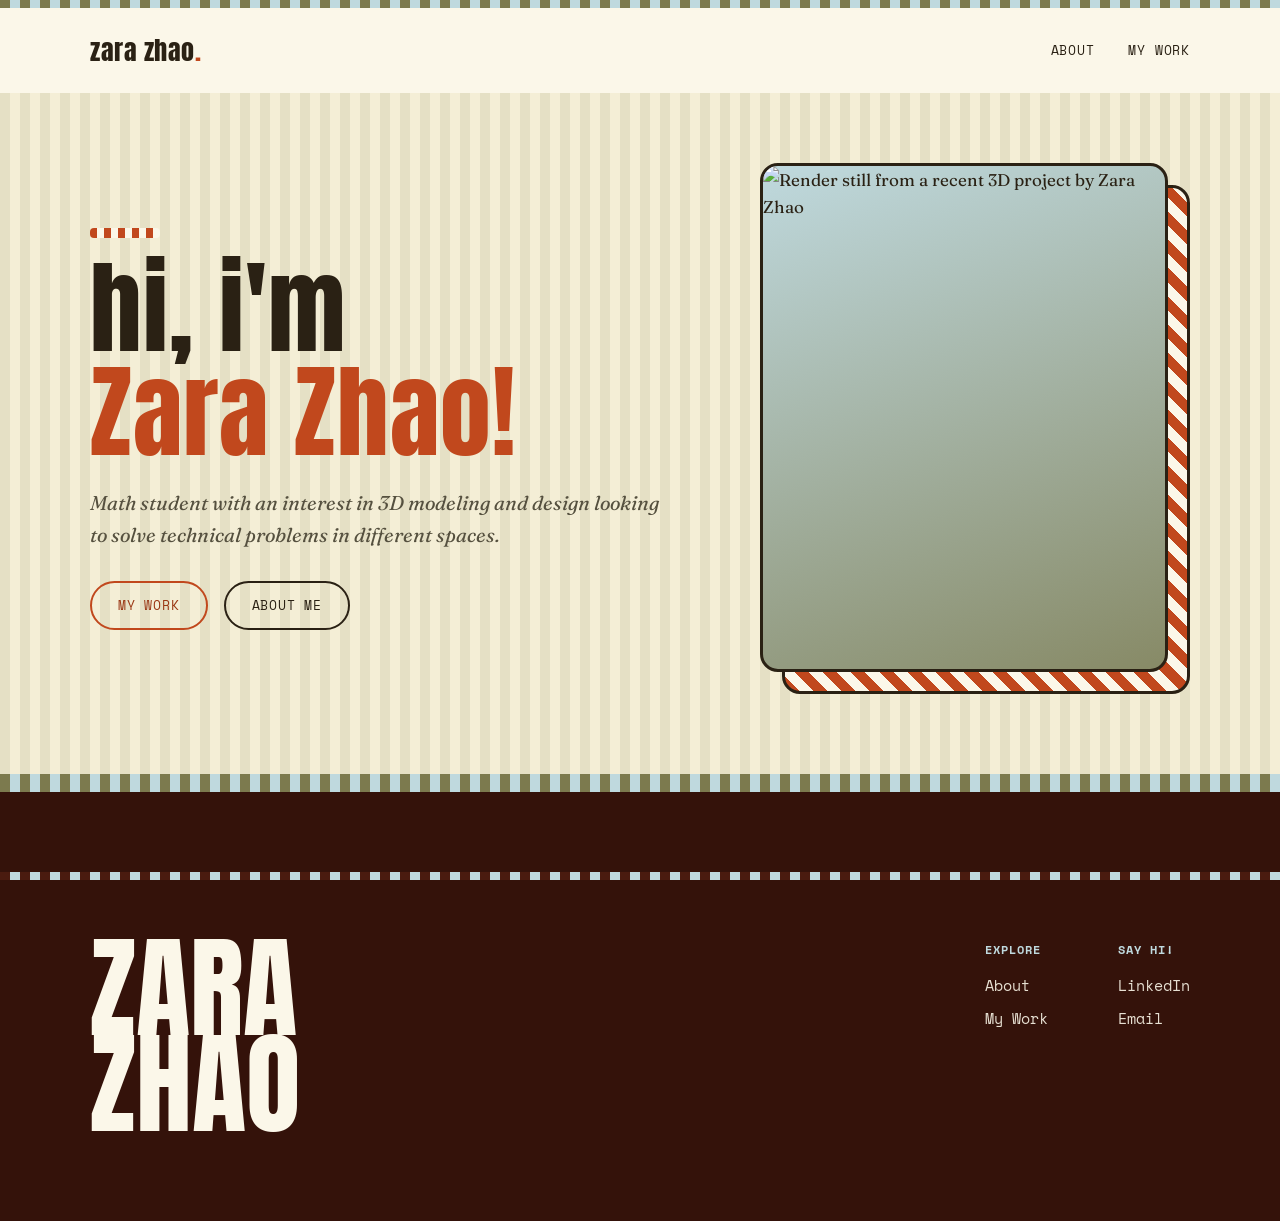
==== index.html @ 09349527 "edits" ====
<!DOCTYPE html>
<html lang="en">
<head>
<meta charset="UTF-8">
<meta name="viewport" content="width=device-width, initial-scale=1.0">
<title>Zara Zhao — 3D Artist &amp; Maker</title>
<meta name="description" content="Zara Zhao is a 3D artist working across sculpture, motion, and digital form. Explore her work, read her thoughts, and get in touch.">
<link rel="stylesheet" href="css/style.css">
</head>
<body>

<header class="site-header">
  <div class="stripe-bar thin"></div>
  <nav class="nav">
    <a href="index.html" class="wordmark">zara zhao<span class="dot">.</span></a>
    <button class="nav-toggle">Menu</button>
    <ul class="nav-links">
      <li><a href="about.html">About</a></li>
      <li><a href="work.html">My Work</a></li>
    </ul>
  </nav>
</header>

<main>

  <section class="hero">
    <div class="wrap">
      <div class="hero-copy">
        <div class="mini-stripe"></div>
        <h1><span>hi, i'm</span><span class="accent">Zara Zhao!</span></h1>
        <p class="lede">Math student with an interest in 3D modeling and design looking to solve technical problems in different spaces. </p>
        <div class="hero-cta">
          <a href="work.html" class="btn brick">My Work</a>
          <a href="about.html" class="btn">About Me</a>
        </div>
      </div>
      <div class="hero-frame-wrap">
        <div class="hero-frame">
          <img src="https://images.unsplash.com/photo-1633355444132-695d5876cd00?q=80&w=800&auto=format&fit=crop" alt="Render still from a recent 3D project by Zara Zhao">

        </div>
      </div>
    </div>
  </section>

  <div class="stripe-bar"></div>

<footer class="site-footer">
  <div class="stripe-bar maroon thin"></div>
  <div class="wrap" style="padding-top:60px;">
    <div class="footer-top">
      <div class="footer-mark">ZARA<br>ZHAO</div>
      <div class="footer-cols">
        <div class="footer-col">
          <h4>Explore</h4>
          <a href="about.html">About</a>
          <a href="work.html">My Work</a>
        </div>
        <div class="footer-col">
          <h4>Say Hi!</h4>
          <a href="https://www.linkedin.com/in/zara-zhao/" target="_blank">LinkedIn</a>
          <a href="mailto:46dzhao@gmail.com">Email</a>
        </div>
      </div>
    </div>
  </div>
</footer>

<script src="js/main.js"></script>
</body>
</html>
---- css/style.css ----
/* ===========================================================
   ZARA ZHAO — design tokens
   =========================================================== */

@import url('https://fonts.googleapis.com/css2?family=Anton&family=Fraunces:ital,opsz,wght@0,9..144,300;0,9..144,400;0,9..144,500;0,9..144,600;1,9..144,400;1,9..144,500&family=Space+Mono:wght@400;700&display=swap');

:root{
  /* --- palette --- */
  --cream:        #F4EED6;
  --cream-soft:    #FBF7E9;
  --olive:        #7C7A4E;
  --olive-dark:   #58573A;
  --sky:          #BFD9DE;
  --brick:        #C1481D;
  --brick-dark:   #9A3714;
  --maroon:       #34120A;
  --maroon-soft:  #4A1B0F;
  --ink:          #2A2114;
  --ink-soft:     #55503F;

  /* --- type --- */
  --display: 'Anton', 'Arial Narrow', sans-serif;
  --body:    'Fraunces', Georgia, serif;
  --mono:    'Space Mono', 'Courier New', monospace;

  --stripe-w: 10px;
}

*{ margin:0; padding:0; box-sizing:border-box; }

html{ scroll-behavior:smooth; }

body{
  background:var(--cream);
  color:var(--ink);
  font-family:var(--body);
  font-size:17px;
  line-height:1.6;
  -webkit-font-smoothing:antialiased;
}

a{ color:inherit; text-decoration:none; }

img{ max-width:100%; display:block; }

.wrap{
  max-width:1180px;
  margin:0 auto;
  padding:0 40px;
}

/* ===========================================================
   Signature motif: striped "barcode" divider
   =========================================================== */
.stripe-bar{
  height: 18px;
  width:100%;
  background-image: repeating-linear-gradient(
    90deg,
    var(--s1, var(--olive)) 0,
    var(--s1, var(--olive)) var(--stripe-w),
    var(--s2, var(--sky)) var(--stripe-w),
    var(--s2, var(--sky)) calc(var(--stripe-w) * 2)
  );
}
.stripe-bar.brick{ --s1:var(--brick); --s2:var(--cream-soft); }
.stripe-bar.maroon{ --s1:var(--maroon-soft); --s2:var(--sky); }
.stripe-bar.thin{ height:8px; }

/* dotted "perforation" accent used under the stripe bars */
.perf{
  height:0;
  border-top:2px dashed rgba(42,33,20,.25);
}

/* ===========================================================
   Nav
   =========================================================== */
.site-header{
  position:sticky;
  top:0;
  z-index:50;
  background:var(--cream-soft);
}
.nav{
  display:flex;
  align-items:center;
  justify-content:space-between;
  padding:22px 40px;
  max-width:1180px;
  margin:0 auto;
}
.wordmark{
  font-family:var(--display);
  font-size:1.6rem;
  letter-spacing:.02em;
  color:var(--ink);
}
.wordmark .dot{ color:var(--brick); }

.nav-links{
  display:flex;
  gap:34px;
  list-style:none;
  font-family:var(--mono);
  font-size:.82rem;
  letter-spacing:.06em;
  text-transform:uppercase;
}
.nav-links a{
  position:relative;
  padding-bottom:4px;
  transition:color .15s ease;
}
.nav-links a::after{
  content:"";
  position:absolute;
  left:0; right:100%; bottom:0;
  height:2px;
  background:var(--brick);
  transition:right .2s ease;
}
.nav-links a:hover::after,
.nav-links a.active::after{ right:0; }
.nav-links a.active{ color:var(--brick-dark); }

.nav-toggle{ display:none; }

@media (max-width:720px){
  .nav-links{
    position:fixed;
    inset:70px 0 auto 0;
    background:var(--cream-soft);
    flex-direction:column;
    gap:0;
    padding:10px 40px 26px;
    border-bottom:2px dashed rgba(42,33,20,.25);
    transform:translateY(-120%);
    transition:transform .25s ease;
  }
  .nav-links.open{ transform:translateY(0); }
  .nav-links li{ padding:12px 0; border-top:1px solid rgba(42,33,20,.12); }
  .nav-toggle{
    display:block;
    background:none;
    border:2px solid var(--ink);
    border-radius:6px;
    font-family:var(--mono);
    font-size:.75rem;
    text-transform:uppercase;
    padding:6px 10px;
    cursor:pointer;
  }
}

/* ===========================================================
   Buttons / small components
   =========================================================== */
.btn{
  display:inline-block;
  font-family:var(--mono);
  font-size:.82rem;
  text-transform:uppercase;
  letter-spacing:.06em;
  border:2px solid var(--ink);
  border-radius:40px;
  padding:12px 26px;
  background:transparent;
  cursor:pointer;
  transition:transform .15s ease, background .15s ease, color .15s ease;
}
.btn:hover{
  background:var(--ink);
  color:var(--cream-soft);
  transform:translateY(-2px);
}
.btn.brick{
  border-color:var(--brick);
  color:var(--brick-dark);
}
.btn.brick:hover{
  background:var(--brick);
  color:var(--cream-soft);
}

.eyebrow{
  font-family:var(--mono);
  font-size:.8rem;
  letter-spacing:.14em;
  text-transform:uppercase;
  color:var(--brick-dark);
  display:inline-block;
  margin-bottom:14px;
}

.mini-stripe{
  width:70px;
  height:10px;
  margin-bottom:18px;
  border-radius:4px;
  background-image: repeating-linear-gradient(
    90deg,
    var(--brick) 0,
    var(--brick) 7px,
    var(--cream-soft) 7px,
    var(--cream-soft) 14px
  );
}

h1,h2,h3{
  font-family:var(--display);
  font-weight:400;
  line-height:1.02;
  letter-spacing:.01em;
  color:var(--ink);
}

/* ===========================================================
   Homepage hero
   =========================================================== */
.hero{
  padding:70px 0 80px;
  position:relative;
  overflow:hidden;
  background-image: repeating-linear-gradient(
    90deg,
    var(--olive) 0,
    var(--olive) var(--stripe-w),
    var(--cream) var(--stripe-w),
    var(--cream) calc(var(--stripe-w) * 2)
  );
}
.hero::before{
  content:"";
  position:absolute;
  inset:0;
  background:var(--cream);
  opacity:.88;
}
.hero .wrap{
  position:relative;
  z-index:1;
  display:grid;
  grid-template-columns:1.3fr .9fr;
  gap:50px;
  align-items:center;
}
.hero h1{
  font-size:clamp(3.4rem, 8vw, 6.6rem);
  color:var(--ink);
}
.hero h1 span{ display:block; }
.hero h1 .accent{ color:var(--brick); }
.hero p.lede{
  font-family:var(--body);
  font-style:italic;
  font-size:1.25rem;
  color:var(--ink-soft);
  max-width:44ch;
  margin:22px 0 30px;
}
.hero-cta{ display:flex; gap:16px; flex-wrap:wrap; }

.hero-frame{
  position:relative;
  aspect-ratio:4/5;
  border-radius:18px;
  overflow:hidden;
  border:3px solid var(--ink);
  background:linear-gradient(160deg, var(--sky), var(--olive) 120%);
}
.hero-frame-wrap{
  position:relative;
  margin:0 22px 22px 0;
}
.hero-frame-wrap::before{
  content:"";
  position:absolute;
  top:22px; left:22px;
  right:-22px; bottom:-22px;
  border-radius:18px;
  background-image: repeating-linear-gradient(
    45deg,
    var(--brick) 0,
    var(--brick) var(--stripe-w),
    var(--cream-soft) var(--stripe-w),
    var(--cream-soft) calc(var(--stripe-w) * 2)
  );
  border:3px solid var(--ink);
  z-index:0;
}
.hero-frame{ position:relative; z-index:1; }
.hero-frame img{ width:100%; height:100%; object-fit:cover; }
.hero-badge{
  position:absolute;
  bottom:16px; left:16px;
  background:var(--cream-soft);
  border:2px solid var(--ink);
  border-radius:10px;
  padding:8px 14px;
  font-family:var(--mono);
  font-size:.72rem;
  text-transform:uppercase;
  letter-spacing:.05em;
  transform:rotate(-3deg);
}

@media (max-width:860px){
  .hero .wrap{ grid-template-columns:1fr; }
  .hero{ padding:50px 0 40px; }
}

/* ===========================================================
   Homepage teaser grid ("about / work / thoughts")
   =========================================================== */
.teasers{ padding:80px 0; }
.teasers .section-head{ margin-bottom:44px; }
.teaser-grid{
  display:grid;
  grid-template-columns:repeat(3, 1fr);
  gap:28px;
}
.teaser-card{
  border:2.5px solid var(--ink);
  border-radius:16px;
  padding:30px 26px 26px;
  background:var(--cream-soft);
  transition:transform .18s ease, box-shadow .18s ease;
  display:flex;
  flex-direction:column;
  min-height:270px;
  position:relative;
  overflow:hidden;
}
.teaser-card::before{
  content:"";
  position:absolute;
  top:0; left:0; right:0;
  height:8px;
  background-image: repeating-linear-gradient(
    90deg,
    var(--brick) 0,
    var(--brick) 8px,
    var(--sky) 8px,
    var(--sky) 16px
  );
}
.teaser-card:hover{
  transform:translateY(-6px);
  box-shadow:8px 8px 0 var(--ink);
}
.teaser-num{
  font-family:var(--mono);
  font-size:.78rem;
  color:var(--ink-soft);
  margin-bottom:auto;
}
.teaser-card h3{
  font-size:2.1rem;
  margin:18px 0 10px;
}
.teaser-card p{ color:var(--ink-soft); font-size:.98rem; }
.teaser-card .go{
  margin-top:20px;
  font-family:var(--mono);
  font-size:.78rem;
  text-transform:uppercase;
  letter-spacing:.06em;
  color:var(--brick-dark);
}

@media (max-width:860px){
  .teaser-grid{ grid-template-columns:1fr; }
}

/* ===========================================================
   Generic page hero (About / Work / Thoughts)
   =========================================================== */
.page-hero{
  padding:70px 0 50px;
}
.page-hero h1{
  font-size:clamp(2.8rem, 7vw, 5.2rem);
}
.page-hero p.lede{
  font-family:var(--body);
  font-style:italic;
  color:var(--ink-soft);
  font-size:1.15rem;
  max-width:56ch;
  margin-top:16px;
}

/* ===========================================================
   About page
   =========================================================== */
.about-layout{
  display:grid;
  grid-template-columns:.85fr 1.15fr;
  gap:60px;
  padding:70px 0 90px;
  align-items:start;
}
.about-portrait{
  border:3px solid var(--ink);
  border-radius:18px;
  overflow:hidden;
  aspect-ratio:3/4;
  background:linear-gradient(200deg, var(--sky), var(--cream) 90%);
  position:sticky;
  top:110px;
}
.about-portrait img{ width:100%; height:100%; object-fit:cover; }

.about-body p{ margin-bottom:20px; font-size:1.05rem; }
.about-body .drop{
  font-family:var(--display);
  font-size:2.4rem;
  color:var(--brick);
  float:left;
  line-height:.8;
  margin:6px 10px 0 0;
}

.facts{
  margin-top:40px;
  border-top:2px dashed rgba(42,33,20,.3);
  padding-top:28px;
  display:grid;
  grid-template-columns:repeat(2, 1fr);
  gap:20px 30px;
}
.fact dt{
  font-family:var(--mono);
  font-size:.74rem;
  text-transform:uppercase;
  letter-spacing:.08em;
  color:var(--ink-soft);
  margin-bottom:4px;
}
.fact dd{ font-size:1rem; }

@media (max-width:860px){
  .about-layout{ grid-template-columns:1fr; }
  .about-portrait{ position:static; max-width:340px; }
}

/* ===========================================================
   Work page — project grid
   =========================================================== */
.filters{
  display:flex;
  gap:12px;
  flex-wrap:wrap;
  padding:0 0 40px;
}
.filter-btn{
  font-family:var(--mono);
  font-size:.76rem;
  text-transform:uppercase;
  letter-spacing:.05em;
  border:2px solid var(--ink);
  border-radius:30px;
  padding:8px 18px;
  background:transparent;
  cursor:pointer;
}
.filter-btn.active,
.filter-btn:hover{
  background:var(--ink);
  color:var(--cream-soft);
}

.work-grid{
  display:grid;
  grid-template-columns:repeat(3, 1fr);
  gap:30px;
  padding-bottom:90px;
}
.work-card{
  border:2.5px solid var(--ink);
  border-radius:16px;
  overflow:hidden;
  background:var(--cream-soft);
  transition:transform .18s ease, box-shadow .18s ease;
}
.work-card:hover{
  transform:translateY(-6px);
  box-shadow:8px 8px 0 var(--brick);
}
.work-thumb{
  aspect-ratio:4/3;
  background:linear-gradient(150deg, var(--olive), var(--sky) 130%);
  position:relative;
  overflow:hidden;
}
.work-thumb img{ width:100%; height:100%; object-fit:cover; }
.work-tag{
  position:absolute;
  top:12px; left:12px;
  background:var(--cream-soft);
  border:2px solid var(--ink);
  border-radius:8px;
  font-family:var(--mono);
  font-size:.68rem;
  text-transform:uppercase;
  padding:4px 10px;
}
.work-info{ padding:18px 20px 22px; }
.work-info h3{ font-size:1.35rem; margin-bottom:6px; }
.work-info p{ font-size:.92rem; color:var(--ink-soft); }

@media (max-width:900px){
  .work-grid{ grid-template-columns:repeat(2, 1fr); }
}
@media (max-width:600px){
  .work-grid{ grid-template-columns:1fr; }
}

/* ===========================================================
   Thoughts page — blog list
   =========================================================== */
.post-list{ padding:10px 0 90px; }
.post-row{
  display:grid;
  grid-template-columns:140px 1fr auto;
  gap:26px;
  align-items:baseline;
  padding:28px 0;
  border-top:2px dashed rgba(42,33,20,.3);
  transition:padding-left .15s ease;
}
.post-row:last-child{ border-bottom:2px dashed rgba(42,33,20,.3); }
.post-row:hover{ padding-left:10px; }
.post-date{
  font-family:var(--mono);
  font-size:.8rem;
  color:var(--ink-soft);
  text-transform:uppercase;
}
.post-title h3{
  font-size:1.6rem;
  margin-bottom:6px;
}
.post-title p{ color:var(--ink-soft); font-size:.96rem; max-width:60ch; }
.post-arrow{
  font-family:var(--mono);
  font-size:.8rem;
  color:var(--brick-dark);
  white-space:nowrap;
}

@media (max-width:700px){
  .post-row{ grid-template-columns:1fr; gap:8px; }
  .post-arrow{ display:none; }
}

/* ===========================================================
   Newsletter / CTA band
   =========================================================== */
.cta-band{
  background:var(--olive);
  color:var(--cream-soft);
  padding:70px 0;
}
.cta-band .wrap{
  display:flex;
  justify-content:space-between;
  align-items:center;
  gap:30px;
  flex-wrap:wrap;
}
.cta-band h2{
  font-size:clamp(2rem, 4.5vw, 3rem);
  color:var(--cream-soft);
  max-width:14ch;
}
.cta-form{
  display:flex;
  gap:10px;
  flex-wrap:wrap;
}
.cta-form input{
  font-family:var(--body);
  font-size:1rem;
  padding:13px 18px;
  border-radius:40px;
  border:2px solid var(--cream-soft);
  background:transparent;
  color:var(--cream-soft);
  min-width:240px;
}
.cta-form input::placeholder{ color:rgba(251,247,233,.65); }
.cta-form .btn{
  border-color:var(--cream-soft);
  color:var(--cream-soft);
}
.cta-form .btn:hover{
  background:var(--cream-soft);
  color:var(--olive-dark);
}

/* ===========================================================
   Footer
   =========================================================== */
.site-footer{
  background:var(--maroon);
  color:var(--cream-soft);
  padding:80px 0 30px;
}
.footer-top{
  display:flex;
  justify-content:space-between;
  align-items:flex-start;
  gap:40px;
  flex-wrap:wrap;
  padding-bottom:60px;
}
.footer-mark{
  font-family:var(--display);
  font-size:clamp(3rem, 9vw, 7rem);
  line-height:.85;
  color:var(--cream-soft);
}
.footer-cols{
  display:flex;
  gap:70px;
  flex-wrap:wrap;
}
.footer-col h4{
  font-family:var(--mono);
  font-size:.75rem;
  text-transform:uppercase;
  letter-spacing:.08em;
  color:var(--sky);
  margin-bottom:14px;
}
.footer-col a, .footer-col p{
  display:block;
  font-family:var(--mono);
  font-size:.92rem;
  margin-bottom:10px;
  color:var(--cream-soft);
  opacity:.9;
}
.footer-col a:hover{ color:var(--brick); opacity:1; }

.footer-bottom{
  display:flex;
  justify-content:space-between;
  font-family:var(--mono);
  font-size:.72rem;
  color:rgba(251,247,233,.55);
  padding-top:26px;
  border-top:1px solid rgba(251,247,233,.15);
  flex-wrap:wrap;
  gap:10px;
}

/* ===========================================================
   Utility
   =========================================================== */
.reveal{
  opacity:0;
  transform:translateY(18px);
  transition:opacity .6s ease, transform .6s ease;
}
.reveal.in{ opacity:1; transform:translateY(0); }

@media (prefers-reduced-motion: reduce){
  .reveal{ opacity:1; transform:none; transition:none; }
  html{ scroll-behavior:auto; }
}
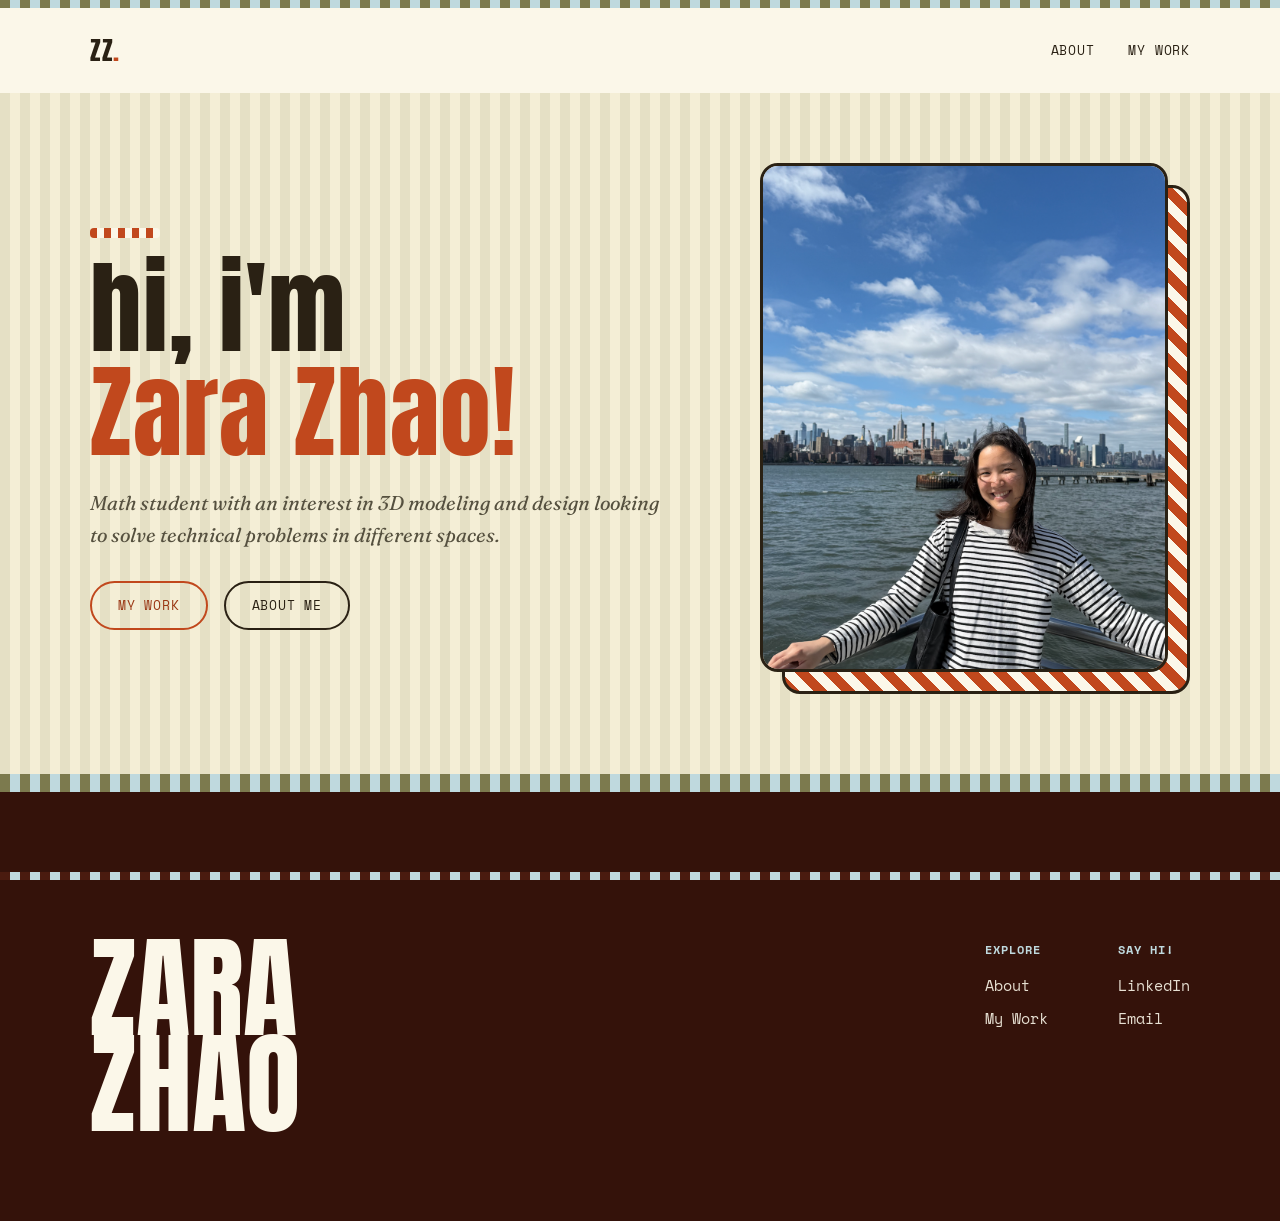
==== commit 665afd34: "picture" ====
--- a/index.html
+++ b/index.html
@@ -12,7 +12,7 @@
 <header class="site-header">
   <div class="stripe-bar thin"></div>
   <nav class="nav">
-    <a href="index.html" class="wordmark">zara zhao<span class="dot">.</span></a>
+    <a href="index.html" class="wordmark">Z<span class="dot"></span>Z<span class="dot">.</span></a>
     <button class="nav-toggle">Menu</button>
     <ul class="nav-links">
       <li><a href="about.html">About</a></li>
@@ -36,7 +36,7 @@
       </div>
       <div class="hero-frame-wrap">
         <div class="hero-frame">
-          <img src="https://images.unsplash.com/photo-1633355444132-695d5876cd00?q=80&w=800&auto=format&fit=crop" alt="Render still from a recent 3D project by Zara Zhao">
+          <img src="images/Header.png" alt="Zara Zhao">
 
         </div>
       </div>
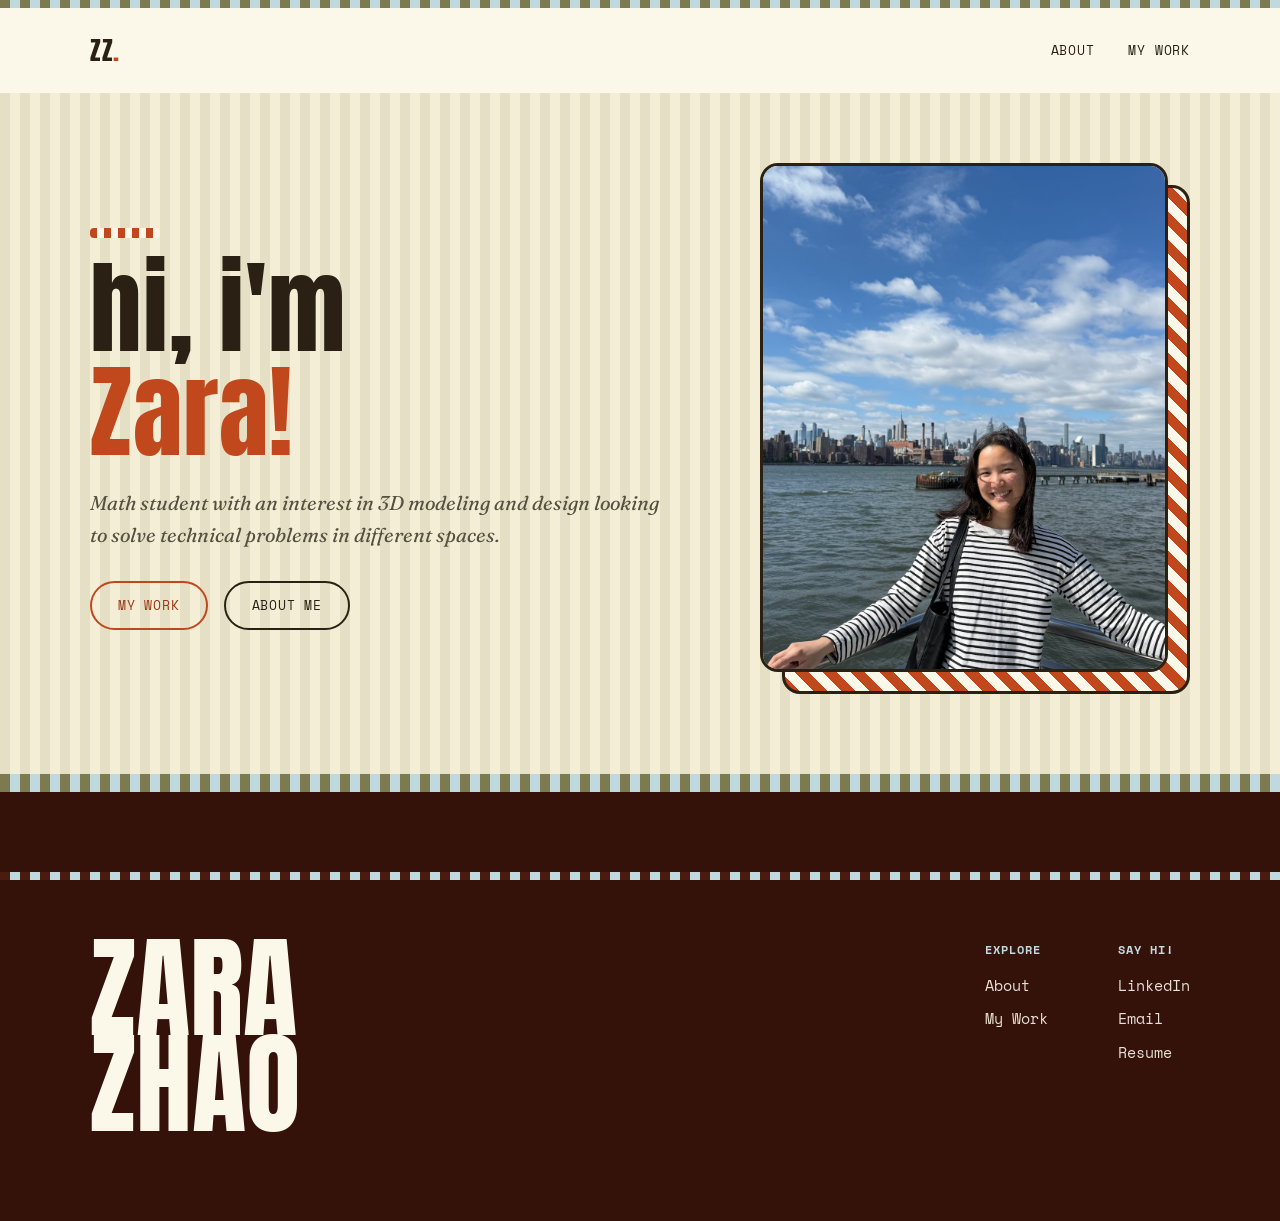
==== commit a86e85ca: "more changes" ====
--- a/index.html
+++ b/index.html
@@ -27,7 +27,7 @@
     <div class="wrap">
       <div class="hero-copy">
         <div class="mini-stripe"></div>
-        <h1><span>hi, i'm</span><span class="accent">Zara Zhao!</span></h1>
+        <h1><span>hi, i'm</span><span class="accent">Zara!</span></h1>
         <p class="lede">Math student with an interest in 3D modeling and design looking to solve technical problems in different spaces. </p>
         <div class="hero-cta">
           <a href="work.html" class="btn brick">My Work</a>
@@ -60,6 +60,7 @@
           <h4>Say Hi!</h4>
           <a href="https://www.linkedin.com/in/zara-zhao/" target="_blank">LinkedIn</a>
           <a href="mailto:46dzhao@gmail.com">Email</a>
+          <a href="https://drive.google.com/file/d/1lE23KW6M-5V0zwKCP8vuqrLuSZw9vTa_/view?usp=sharing">Resume</a>
         </div>
       </div>
     </div>
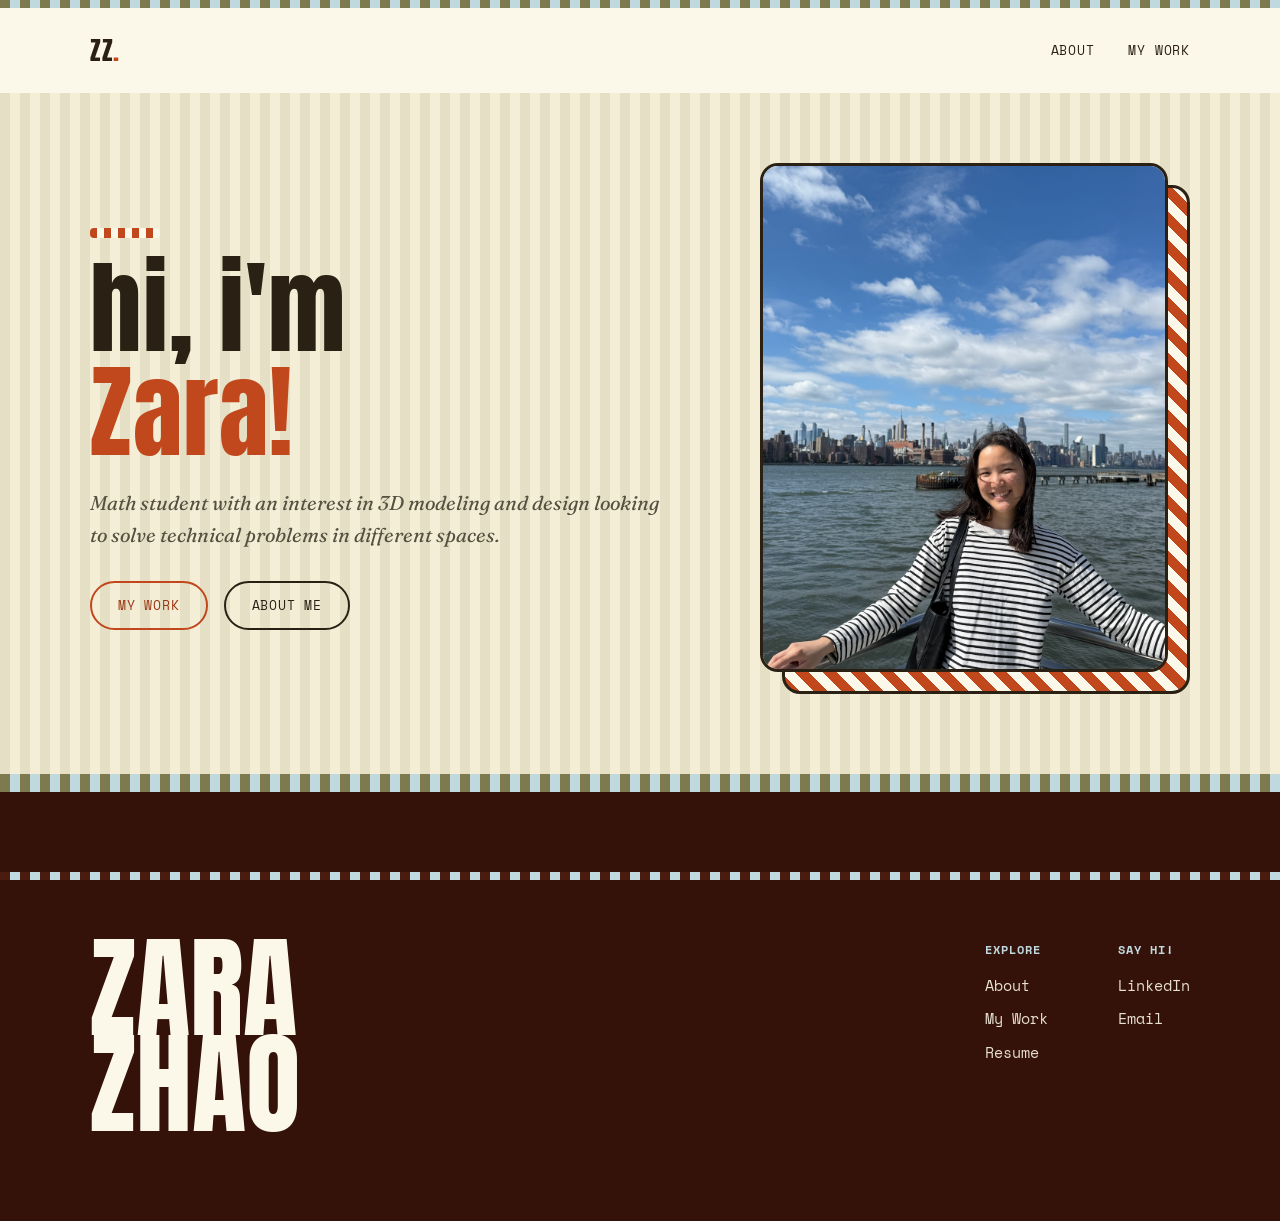
==== commit ddcf45e8: "changing footers and headers" ====
--- a/index.html
+++ b/index.html
@@ -55,12 +55,12 @@
           <h4>Explore</h4>
           <a href="about.html">About</a>
           <a href="work.html">My Work</a>
+          <a href="https://drive.google.com/file/d/1lE23KW6M-5V0zwKCP8vuqrLuSZw9vTa_/view?usp=sharing">Resume</a>
         </div>
         <div class="footer-col">
           <h4>Say Hi!</h4>
           <a href="https://www.linkedin.com/in/zara-zhao/" target="_blank">LinkedIn</a>
           <a href="mailto:46dzhao@gmail.com">Email</a>
-          <a href="https://drive.google.com/file/d/1lE23KW6M-5V0zwKCP8vuqrLuSZw9vTa_/view?usp=sharing">Resume</a>
         </div>
       </div>
     </div>
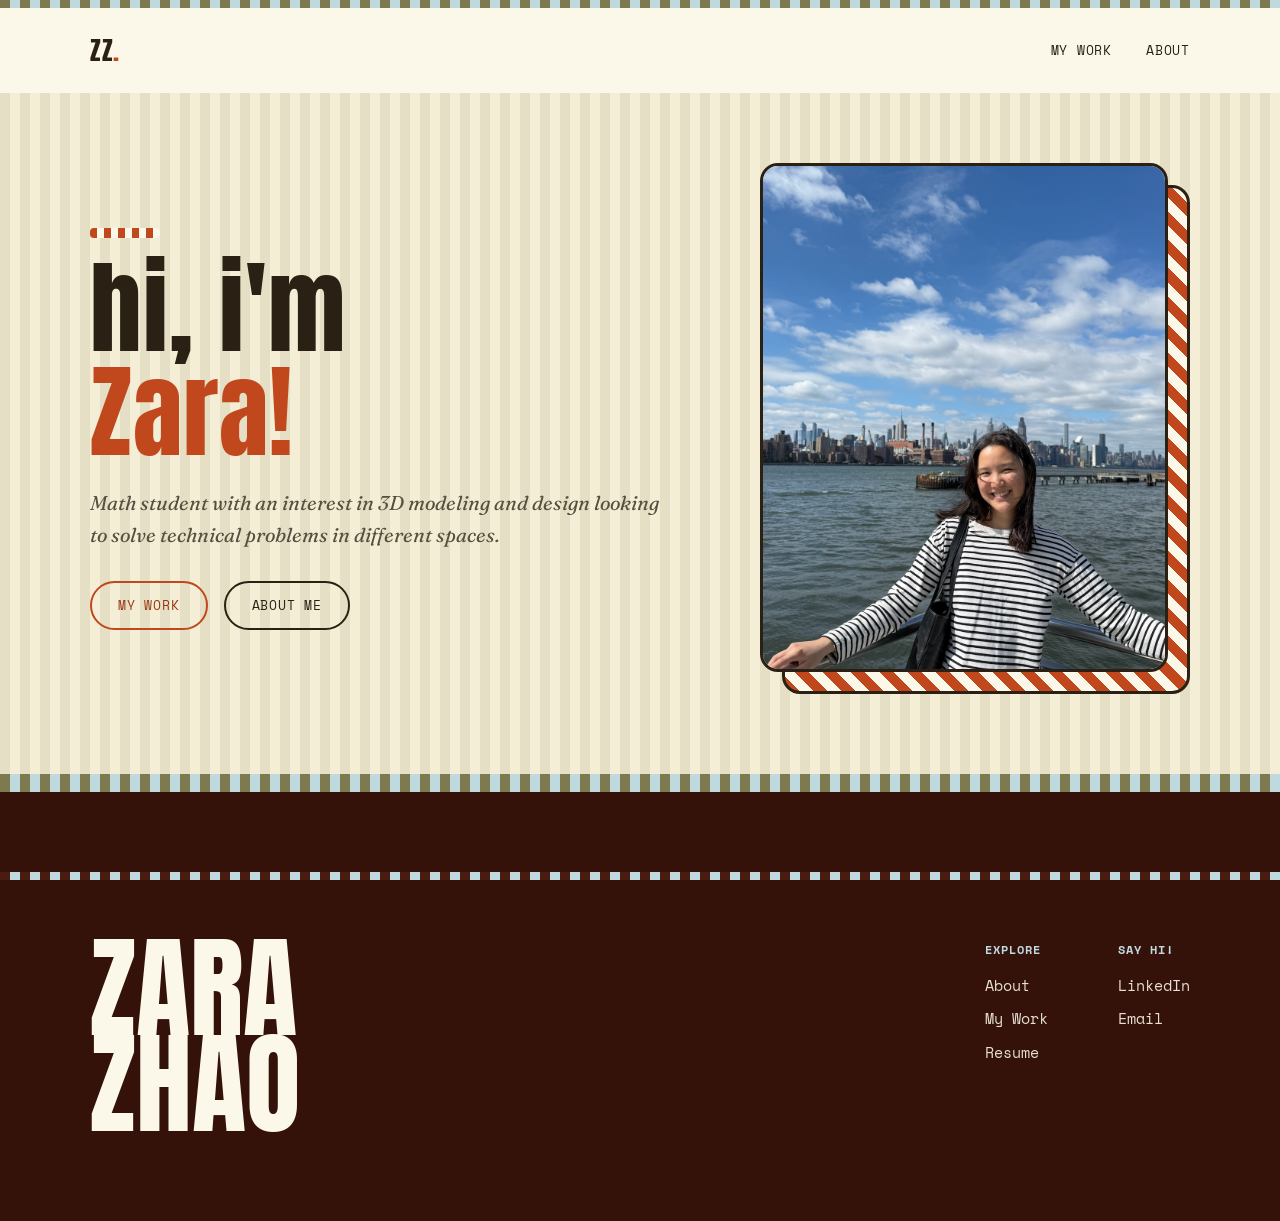
==== commit f746df80: "s" ====
--- a/index.html
+++ b/index.html
@@ -15,8 +15,8 @@
     <a href="index.html" class="wordmark">Z<span class="dot"></span>Z<span class="dot">.</span></a>
     <button class="nav-toggle">Menu</button>
     <ul class="nav-links">
+      <li><a href="work.html">My Work</a></li>
       <li><a href="about.html">About</a></li>
-      <li><a href="work.html">My Work</a></li>
     </ul>
   </nav>
 </header>
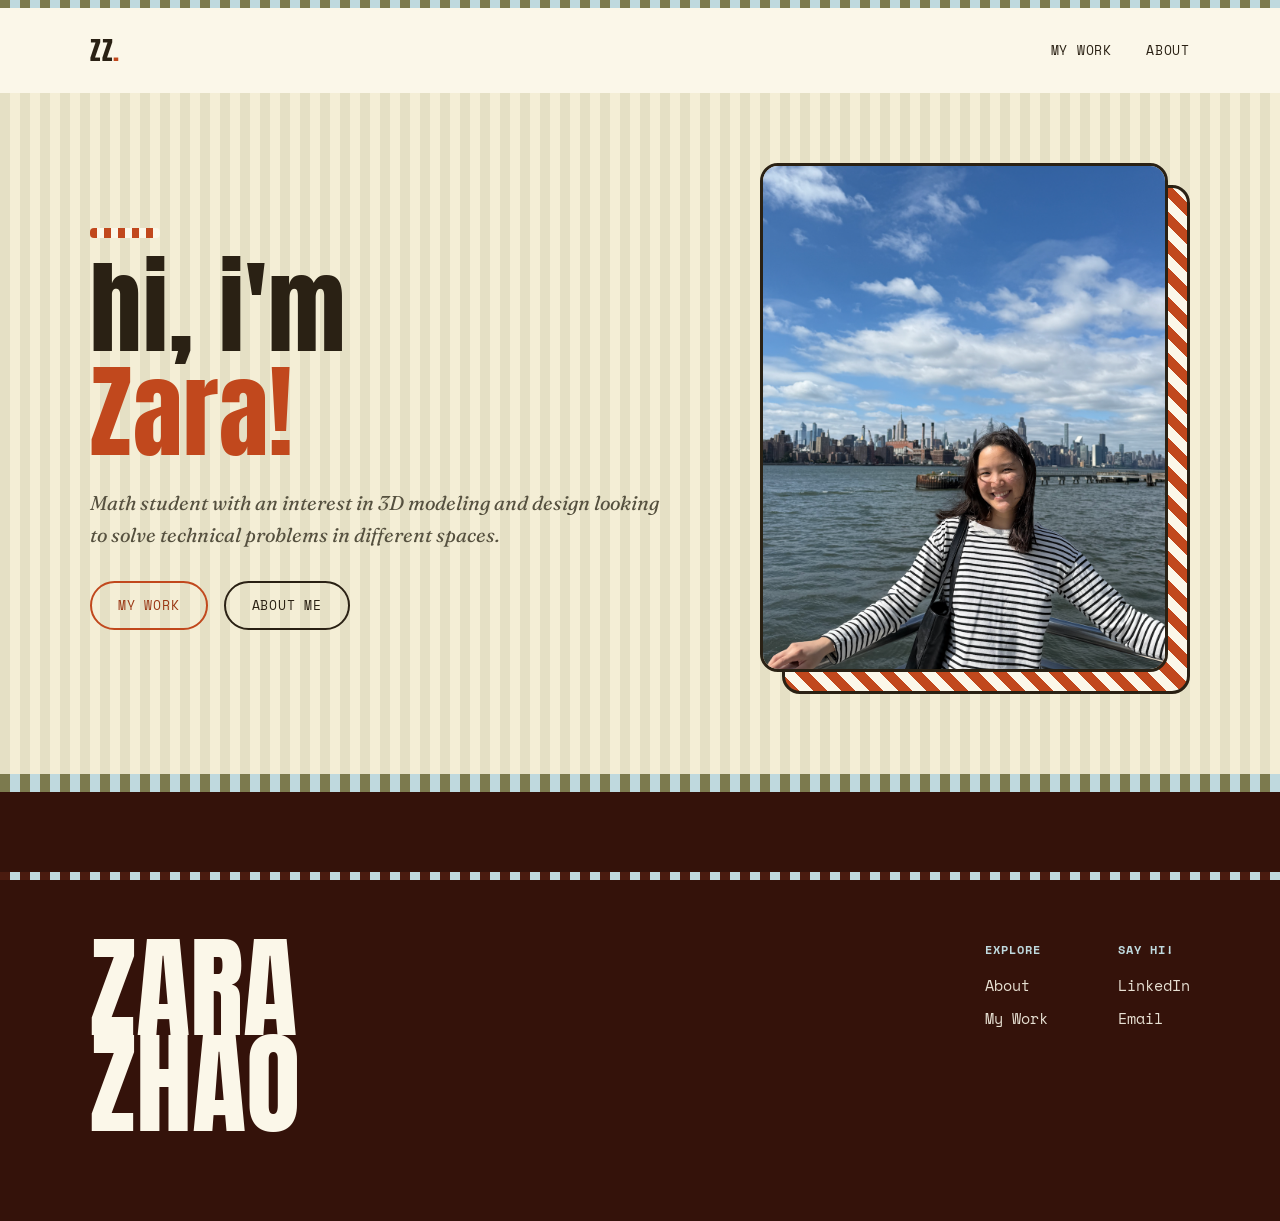
==== commit 5c71fe5b: "s" ====
--- a/index.html
+++ b/index.html
@@ -3,8 +3,8 @@
 <head>
 <meta charset="UTF-8">
 <meta name="viewport" content="width=device-width, initial-scale=1.0">
-<title>Zara Zhao — 3D Artist &amp; Maker</title>
-<meta name="description" content="Zara Zhao is a 3D artist working across sculpture, motion, and digital form. Explore her work, read her thoughts, and get in touch.">
+<title>Zara Zhao</title>
+<meta name="description" content="Personal Website">
 <link rel="stylesheet" href="css/style.css">
 </head>
 <body>
@@ -55,7 +55,6 @@
           <h4>Explore</h4>
           <a href="about.html">About</a>
           <a href="work.html">My Work</a>
-          <a href="https://drive.google.com/file/d/1lE23KW6M-5V0zwKCP8vuqrLuSZw9vTa_/view?usp=sharing">Resume</a>
         </div>
         <div class="footer-col">
           <h4>Say Hi!</h4>
--- a/css/style.css
+++ b/css/style.css
@@ -671,3 +671,20 @@
   .reveal{ opacity:1; transform:none; transition:none; }
   html{ scroll-behavior:auto; }
 }
+
+/* ===========================================================
+   Project page
+   =========================================================== */
+.project-cover p {
+  margin-top: 40px;
+  margin-bottom: 15px;
+}
+
+.project-cover img {
+  margin-bottom: 30px;
+}
+
+.wrap h1 {
+  margin-bottom: 10px;
+}
+
